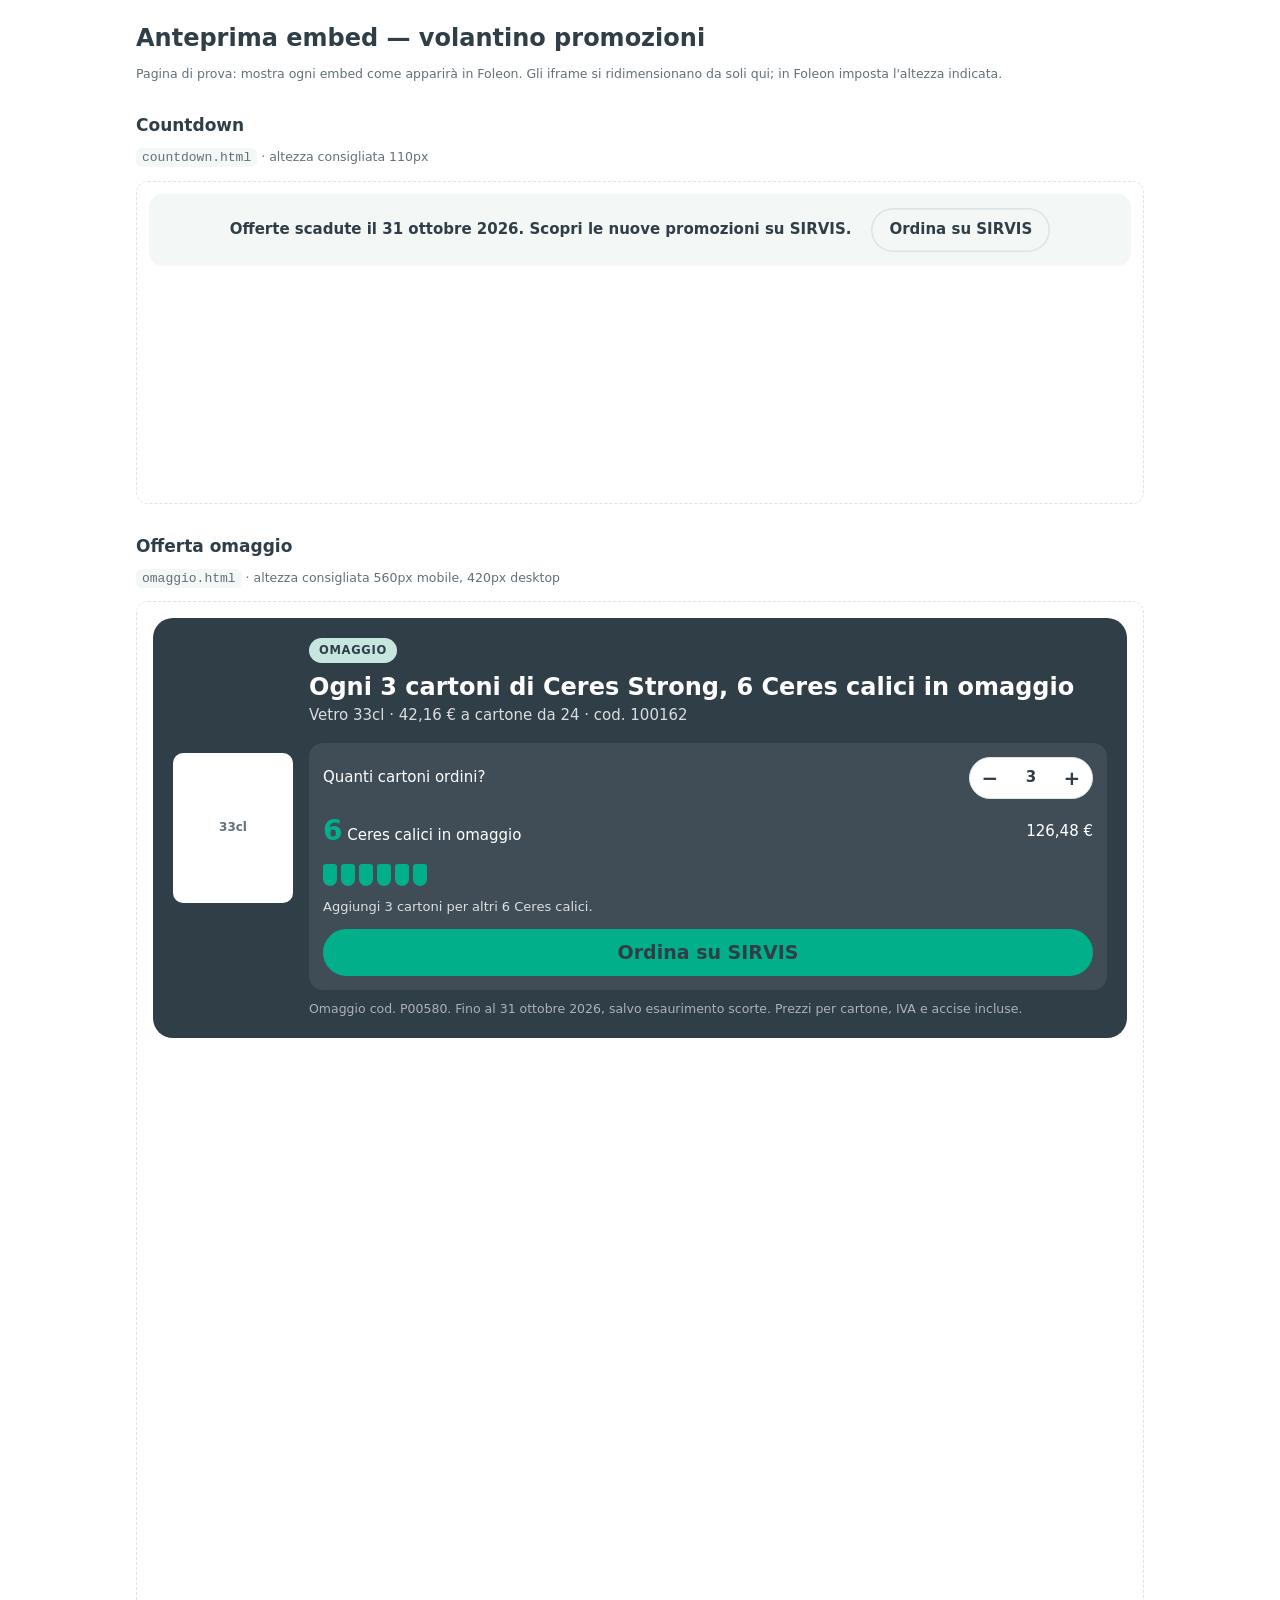
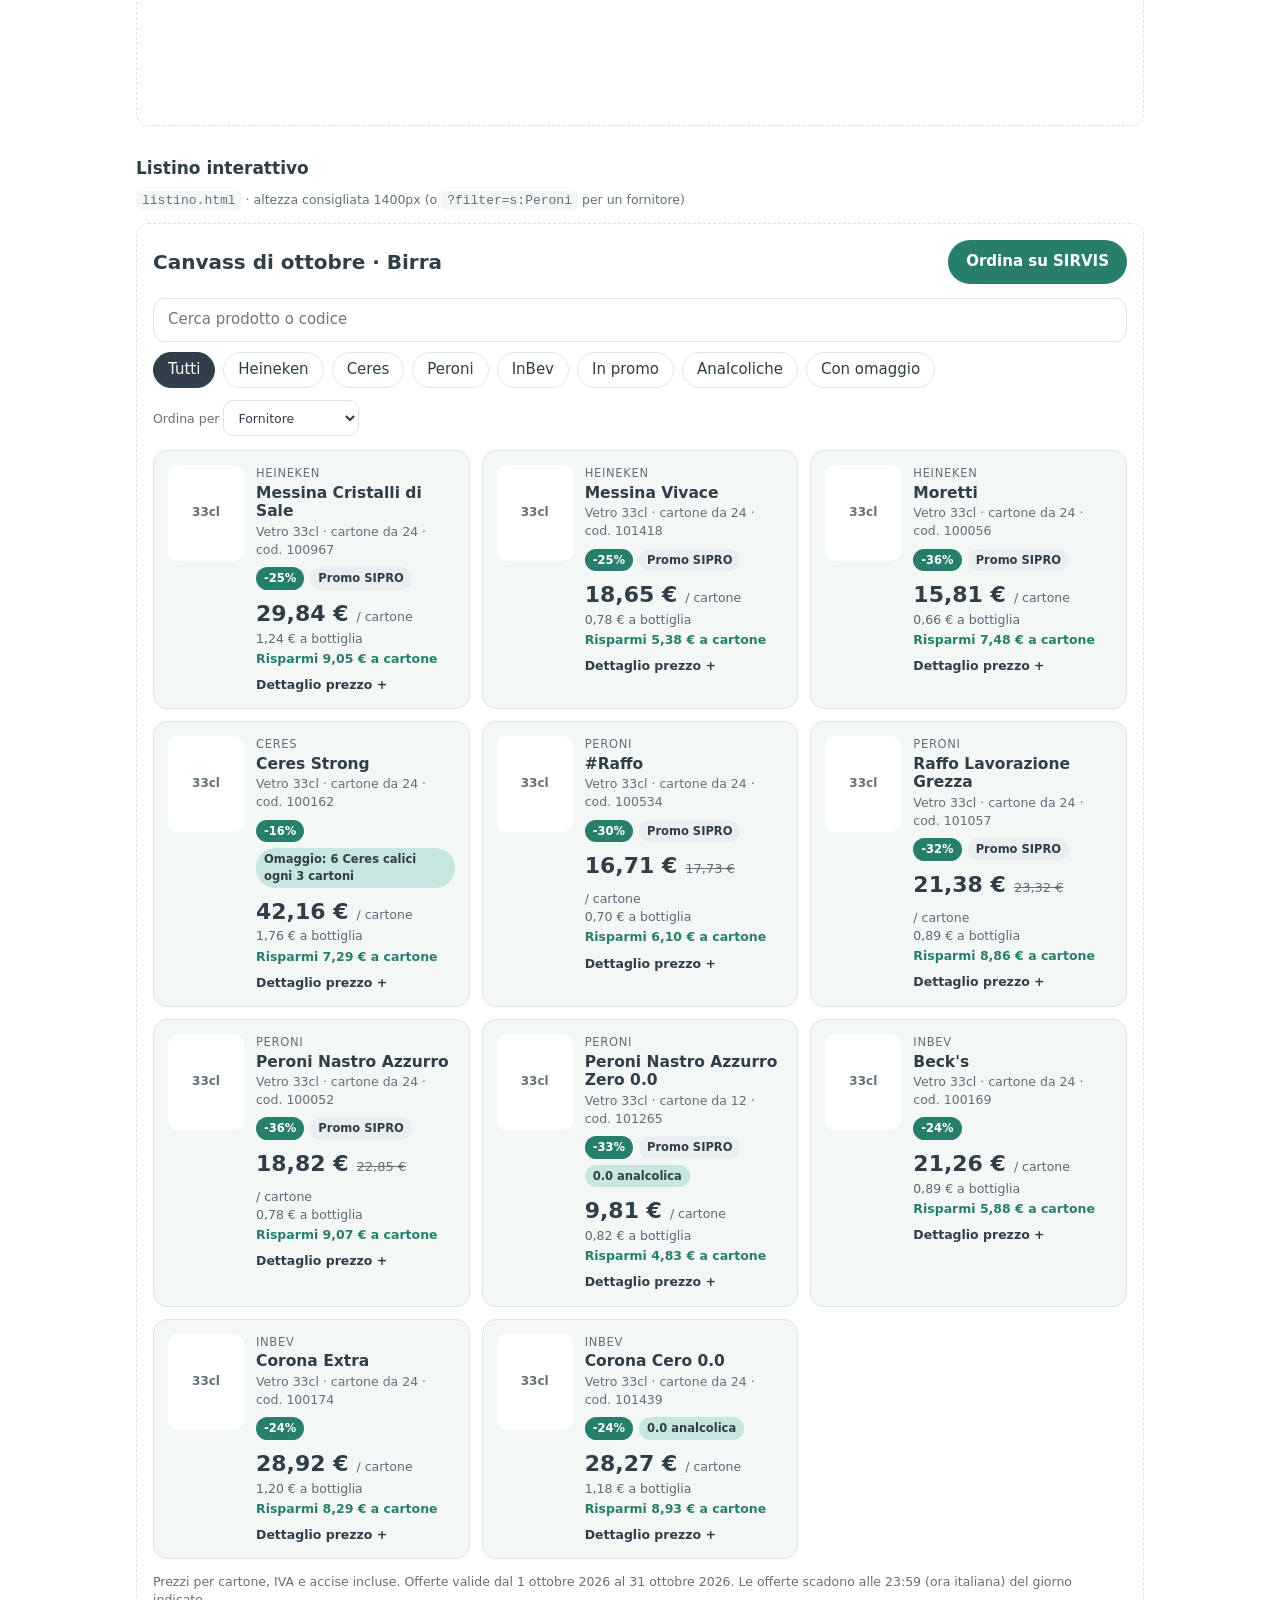
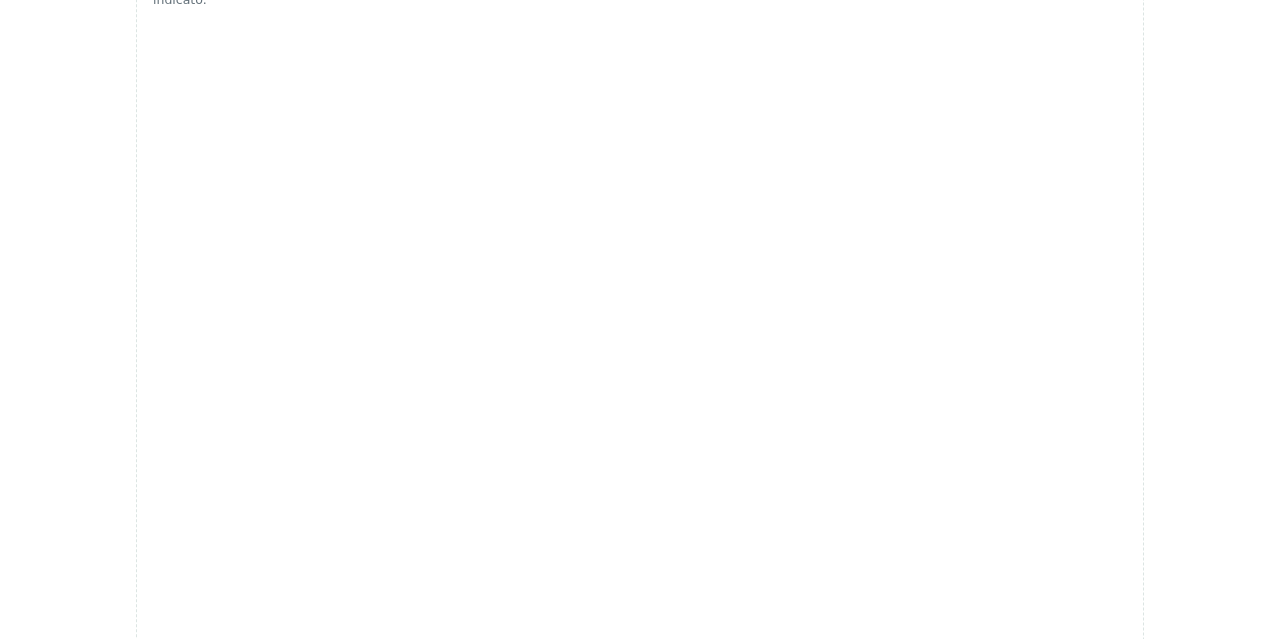
==== index.html @ 32599278 "Add files via upload" ====
<!doctype html>
<html lang="it">
<head>
<meta charset="utf-8">
<meta name="viewport" content="width=device-width, initial-scale=1">
<title>SIRVIS promo embeds — anteprima</title>
<meta name="robots" content="noindex">
<link rel="stylesheet" href="assets/promo.css">
<style>
  body { max-width: 1040px; margin: 0 auto; padding: 24px 16px 48px; }
  section { margin-top: 32px; }
  h1 { font-size: 24px; }
  h2 { font-size: 17px; margin-bottom: 4px; }
  code { background: var(--surface); padding: 2px 6px; border-radius: 6px; font-size: 13px; }
  iframe { width: 100%; border: 1px dashed var(--line); border-radius: 12px; margin-top: 8px; display: block; }
</style>
</head>
<body>
<h1>Anteprima embed — volantino promozioni</h1>
<p class="small">Pagina di prova: mostra ogni embed come apparirà in Foleon. Gli iframe si ridimensionano da soli qui; in Foleon imposta l'altezza indicata.</p>

<section><h2>Countdown</h2><p class="small"><code>countdown.html</code> · altezza consigliata 110px</p>
<iframe src="countdown.html" title="Countdown offerte" height="110"></iframe></section>

<section><h2>Offerta omaggio</h2><p class="small"><code>omaggio.html</code> · altezza consigliata 560px mobile, 420px desktop</p>
<iframe src="omaggio.html" title="Offerta omaggio" height="420"></iframe></section>

<section><h2>Listino interattivo</h2><p class="small"><code>listino.html</code> · altezza consigliata 1400px (o <code>?filter=s:Peroni</code> per un fornitore)</p>
<iframe src="listino.html" title="Listino promozioni" height="1400"></iframe></section>

<section><h2>Stima ordine</h2><p class="small"><code>stima-ordine.html</code> · altezza consigliata 1100px</p>
<iframe src="stima-ordine.html" title="Stima ordine" height="1100"></iframe></section>

<script>
  // Resize preview iframes from the height each embed posts.
  window.addEventListener('message', function (e) {
    if (!e.data || e.data.type !== 'sirvis-embed-height') return;
    document.querySelectorAll('iframe').forEach(function (f) { if (f.contentWindow === e.source) f.style.height = e.data.height + 'px'; });
  });
</script>
</body>
</html>
---- assets/promo.css ----
/* SIRVIS promo embeds — shared styles.
   Change the brand by editing the variables in :root. */
:root {
  /* SIRVIS brand colours (SIRVIS_Brand_Colours.docx) */
  --ink: #303E48;          /* SIRVIS Grey: headings, prices, dark blocks */
  --ink-2: #5B6A74;        /* body text, tint of SIRVIS Grey */
  --muted: #637079;        /* small print */
  --line: #DCE5E3;         /* borders */
  --bg: #ffffff;           /* page */
  --surface: #F3F7F6;      /* cards, tiles */
  --soft: #E9EEF0;         /* neutral badges */
  --accent: #02AF8B;       /* SIRVIS Green: brand highlights, large numbers, graphics */
  --tint: #C7E6E0;         /* SIRVIS Primary Disabled: light green bands and badges */
  --action: #277E6C;       /* SIRVIS Primary Hover: buttons and discount badges (white text passes AA) */
  --action-hover: #303E48; /* button hover */
  --on-action: #ffffff;    /* text on buttons */
  --good: #277E6C;         /* savings text */
  --radius: 14px;
  --font: "Inter", system-ui, -apple-system, "Segoe UI", Roboto, Arial, sans-serif;
}
* { box-sizing: border-box; }
html, body { margin: 0; background: var(--bg); color: var(--ink-2); font: 15px/1.45 var(--font); -webkit-font-smoothing: antialiased; }
html.bg-transparent, html.bg-transparent body { background: transparent; }
body { padding: 16px; }
h1, h2, h3 { color: var(--ink); margin: 0; line-height: 1.2; }
button, input, select { font: inherit; }
.num { font-variant-numeric: tabular-nums; }
.small { font-size: 12.5px; color: var(--muted); }
.error { padding: 16px; background: #fff3f0; border-radius: var(--radius); color: #9b2c1b; }

/* Buttons */
.btn { display: inline-flex; align-items: center; justify-content: center; gap: 8px; min-height: 44px; padding: 10px 18px; border-radius: 999px; border: 0; background: var(--action); color: var(--on-action); font-weight: 700; text-decoration: none; cursor: pointer; transition: background-color .15s; }
.btn:hover { background: var(--action-hover); }
@media (prefers-reduced-motion: reduce) { .btn { transition: none; } }
.btn:focus-visible, .chip:focus-visible, .step button:focus-visible, input:focus-visible, select:focus-visible { outline: 3px solid var(--ink); outline-offset: 2px; }
.btn.ghost:hover { background: var(--surface); }
.btn.ghost { background: transparent; color: var(--ink); box-shadow: inset 0 0 0 1.5px var(--line); }

/* Header row */
.bar { display: flex; flex-wrap: wrap; gap: 8px 12px; align-items: center; justify-content: space-between; margin-bottom: 14px; }
.bar h2 { font-size: 20px; }

/* Filters */
.tools { display: grid; gap: 10px; margin-bottom: 14px; }
.search { width: 100%; min-height: 44px; padding: 10px 14px; border-radius: 12px; border: 1.5px solid var(--line); background: var(--bg); color: var(--ink); }
.chips { display: flex; gap: 8px; overflow-x: auto; padding-bottom: 2px; scrollbar-width: none; }
.chips::-webkit-scrollbar { display: none; }
.chip { flex: none; min-height: 36px; padding: 6px 14px; border-radius: 999px; border: 1.5px solid var(--line); background: var(--bg); color: var(--ink); cursor: pointer; white-space: nowrap; }
.chip[aria-pressed="true"] { background: var(--ink); border-color: var(--ink); color: #fff; }
.sort { min-height: 36px; padding: 4px 10px; border-radius: 10px; border: 1.5px solid var(--line); background: var(--bg); color: var(--ink); }

/* Product cards */
.grid { display: grid; gap: 12px; grid-template-columns: 1fr; }
@media (min-width: 620px) { .grid { grid-template-columns: 1fr 1fr; } }
@media (min-width: 960px) { .grid { grid-template-columns: 1fr 1fr 1fr; } }
.card { display: grid; grid-template-columns: 76px 1fr; gap: 12px; padding: 14px; border-radius: var(--radius); background: var(--surface); border: 1px solid var(--line); }
.ph { position: relative; width: 76px; height: 96px; border-radius: 10px; background: #fff; display: grid; place-items: center; overflow: hidden; }
.ph img { position: absolute; inset: 6px; width: calc(100% - 12px); height: calc(100% - 12px); object-fit: contain; }
.ph span { font-size: 12px; font-weight: 700; color: var(--muted); }
.meta { min-width: 0; }
.supplier { font-size: 11.5px; letter-spacing: .06em; text-transform: uppercase; color: var(--muted); }
.name { font-size: 15.5px; font-weight: 700; color: var(--ink); margin: 2px 0 2px; }
.fmt { font-size: 12.5px; color: var(--muted); }
.badges { display: flex; flex-wrap: wrap; gap: 6px; margin: 8px 0; }
.badge { font-size: 11.5px; font-weight: 700; padding: 3px 8px; border-radius: 999px; background: var(--action); color: var(--on-action); }
.badge.soft { background: var(--soft); color: var(--ink); }
.badge.free, .badge.gift { background: var(--tint); color: var(--ink); }
.price { display: flex; align-items: baseline; gap: 8px; flex-wrap: wrap; }
.price strong { font-size: 22px; color: var(--ink); }
.price s { color: var(--muted); font-size: 13px; }
.per { font-size: 12.5px; color: var(--ink-2); }
.save { font-size: 12.5px; font-weight: 600; color: var(--good); margin-top: 2px; }
details.more { margin-top: 8px; font-size: 12.5px; }
details.more summary { cursor: pointer; color: var(--ink); font-weight: 600; list-style: none; }
details.more summary::-webkit-details-marker { display: none; }
details.more summary::after { content: " +"; }
details.more[open] summary::after { content: " –"; }
details.more dl { display: grid; grid-template-columns: auto 1fr; gap: 2px 12px; margin: 6px 0 0; }
details.more dt { color: var(--muted); }
details.more dd { margin: 0; color: var(--ink); text-align: right; }
.empty { padding: 24px; text-align: center; color: var(--muted); }

/* Steppers */
.step { display: inline-flex; align-items: center; border: 1.5px solid var(--line); border-radius: 999px; background: var(--bg); }
.step button { width: 40px; height: 40px; border: 0; background: none; color: var(--ink); font-size: 20px; font-weight: 700; cursor: pointer; border-radius: 999px; }
.step button:disabled { color: var(--line); cursor: default; }
.step input { width: 42px; border: 0; text-align: center; font-weight: 700; color: var(--ink); background: transparent; -moz-appearance: textfield; }
.step input::-webkit-outer-spin-button, .step input::-webkit-inner-spin-button { -webkit-appearance: none; margin: 0; }

/* Footer note */
.foot { margin-top: 14px; }
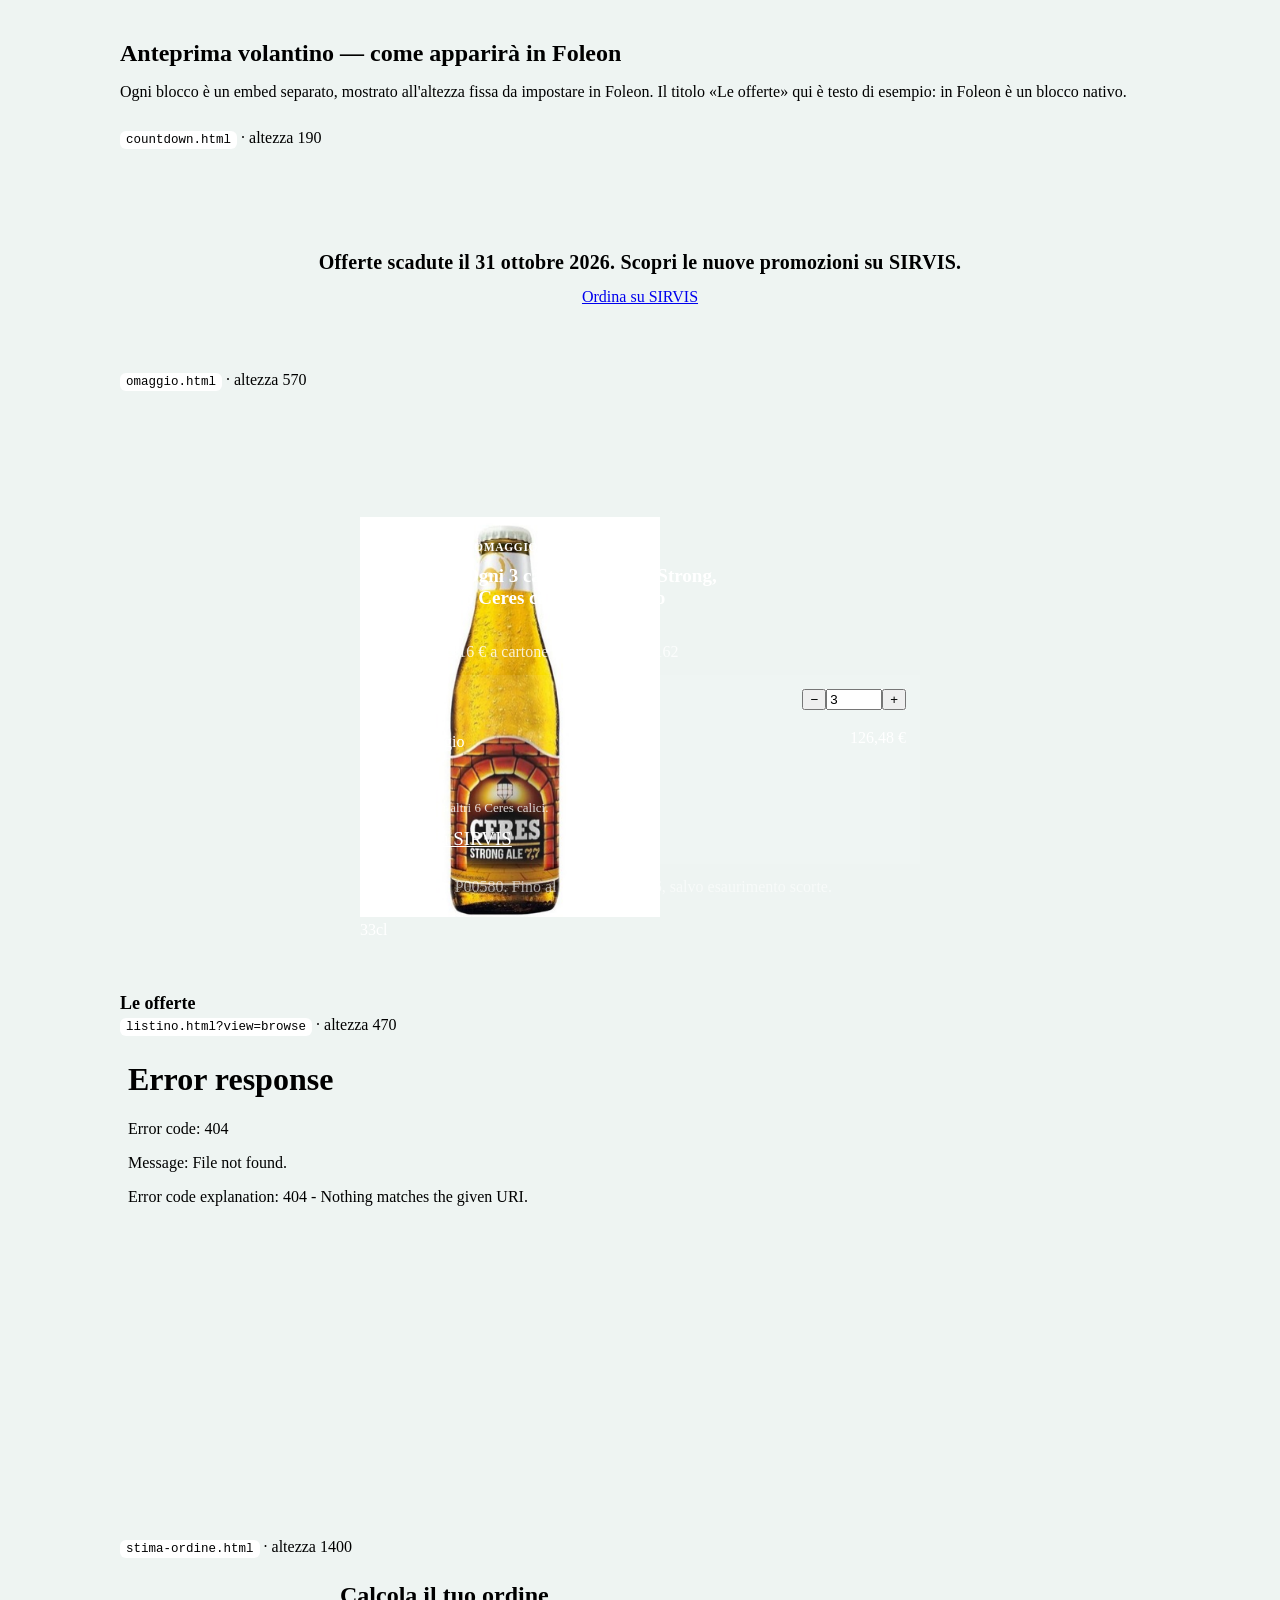
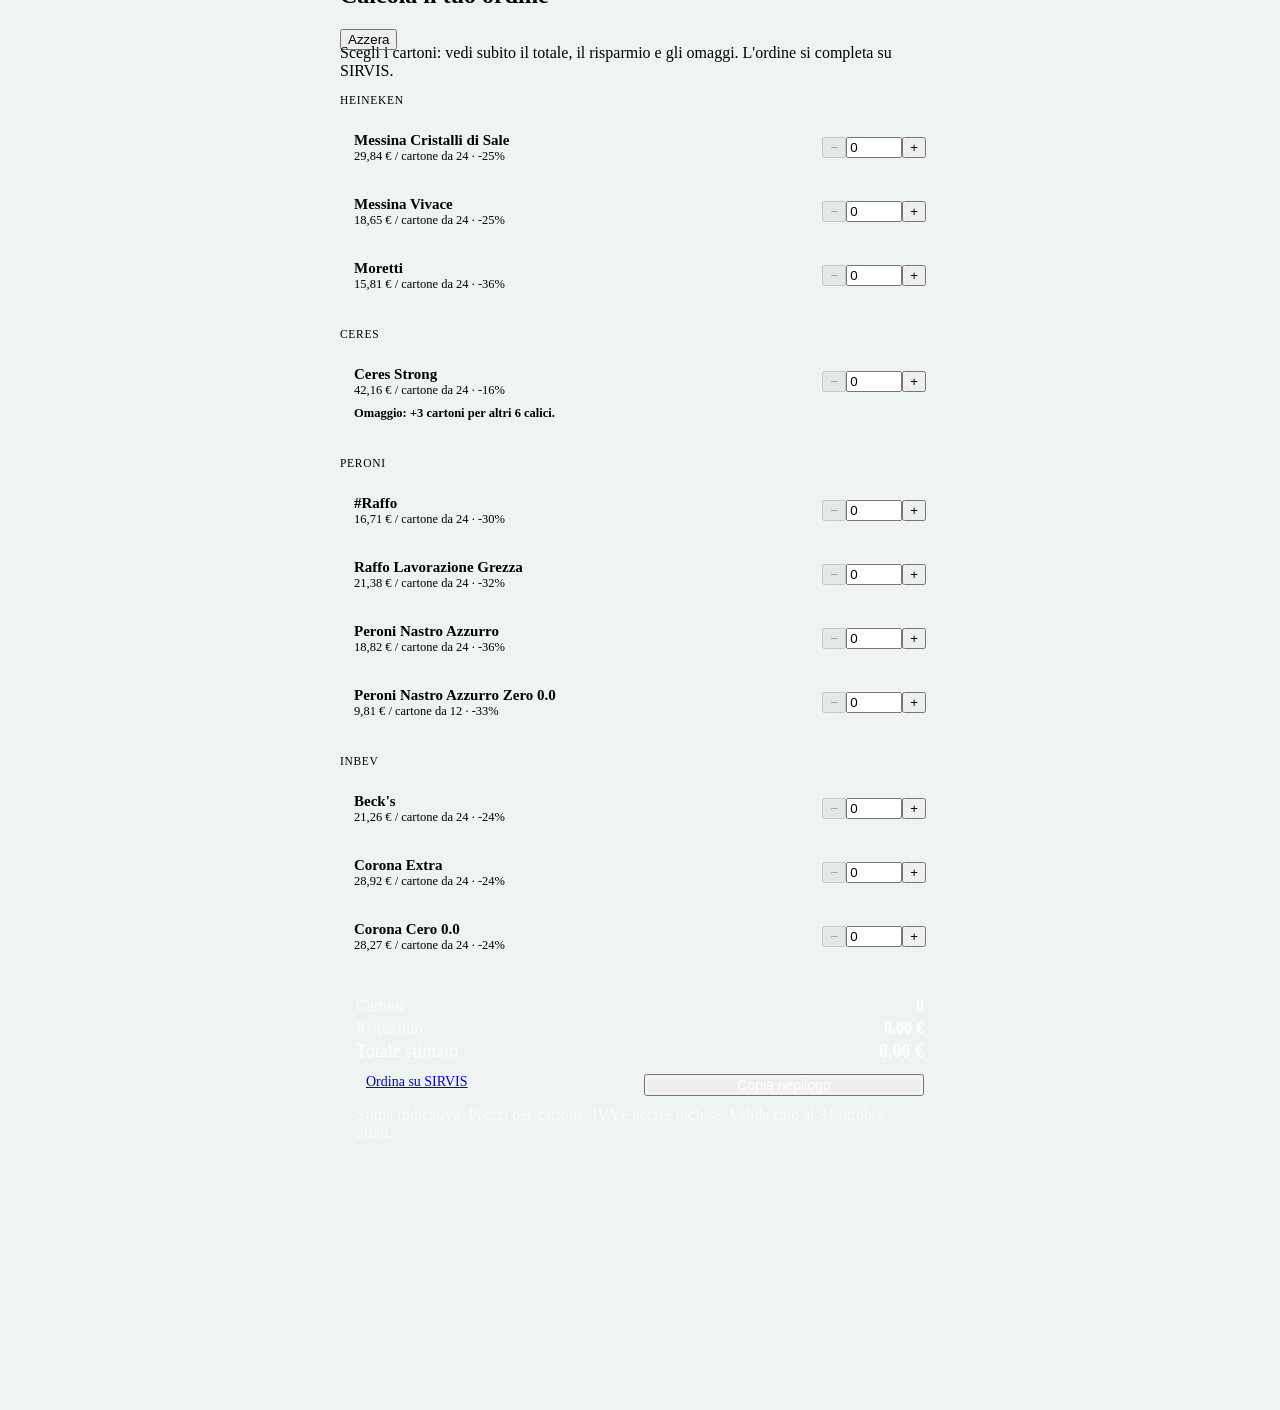
==== commit 5249ecc8: "Rename index (2).html to index.html" ====
--- a/index.html
+++ b/index.html
@@ -7,36 +7,31 @@
 <meta name="robots" content="noindex">
 <link rel="stylesheet" href="assets/promo.css">
 <style>
+  /* Mock Foleon page: tinted section, each embed at the fixed height to set in Foleon. */
+  html, body { background: #EEF4F2; }
   body { max-width: 1040px; margin: 0 auto; padding: 24px 16px 48px; }
-  section { margin-top: 32px; }
+  section { margin-top: 28px; }
   h1 { font-size: 24px; }
-  h2 { font-size: 17px; margin-bottom: 4px; }
-  code { background: var(--surface); padding: 2px 6px; border-radius: 6px; font-size: 13px; }
-  iframe { width: 100%; border: 1px dashed var(--line); border-radius: 12px; margin-top: 8px; display: block; }
+  h2 { font-size: 18px; margin: 0 0 2px; }
+  .meta { margin: 0 0 6px; }
+  code { background: #fff; padding: 2px 6px; border-radius: 6px; font-size: 12.5px; }
+  iframe { width: 100%; border: 0; display: block; }
 </style>
 </head>
 <body>
-<h1>Anteprima embed — volantino promozioni</h1>
-<p class="small">Pagina di prova: mostra ogni embed come apparirà in Foleon. Gli iframe si ridimensionano da soli qui; in Foleon imposta l'altezza indicata.</p>
+<h1>Anteprima volantino — come apparirà in Foleon</h1>
+<p class="small">Ogni blocco è un embed separato, mostrato all'altezza fissa da impostare in Foleon. Il titolo «Le offerte» qui è testo di esempio: in Foleon è un blocco nativo.</p>
 
-<section><h2>Countdown</h2><p class="small"><code>countdown.html</code> · altezza consigliata 110px</p>
-<iframe src="countdown.html" title="Countdown offerte" height="110"></iframe></section>
+<section><p class="small meta"><code>countdown.html</code> · altezza 190</p>
+<iframe src="countdown.html" title="Countdown offerte" height="190"></iframe></section>
 
-<section><h2>Offerta omaggio</h2><p class="small"><code>omaggio.html</code> · altezza consigliata 560px mobile, 420px desktop</p>
-<iframe src="omaggio.html" title="Offerta omaggio" height="420"></iframe></section>
+<section><p class="small meta"><code>omaggio.html</code> · altezza 570</p>
+<iframe src="omaggio.html" title="Offerta omaggio" height="570"></iframe></section>
 
-<section><h2>Listino interattivo</h2><p class="small"><code>listino.html</code> · altezza consigliata 1400px (o <code>?filter=s:Peroni</code> per un fornitore)</p>
-<iframe src="listino.html" title="Listino promozioni" height="1400"></iframe></section>
+<section><h2>Le offerte</h2><p class="small meta"><code>listino.html?view=browse</code> · altezza 470</p>
+<iframe src="listino.html?view=browse" title="Listino promozioni" height="470"></iframe></section>
 
-<section><h2>Stima ordine</h2><p class="small"><code>stima-ordine.html</code> · altezza consigliata 1100px</p>
-<iframe src="stima-ordine.html" title="Stima ordine" height="1100"></iframe></section>
-
-<script>
-  // Resize preview iframes from the height each embed posts.
-  window.addEventListener('message', function (e) {
-    if (!e.data || e.data.type !== 'sirvis-embed-height') return;
-    document.querySelectorAll('iframe').forEach(function (f) { if (f.contentWindow === e.source) f.style.height = e.data.height + 'px'; });
-  });
-</script>
+<section><p class="small meta"><code>stima-ordine.html</code> · altezza 1400</p>
+<iframe src="stima-ordine.html" title="Stima ordine" height="1400"></iframe></section>
 </body>
 </html>
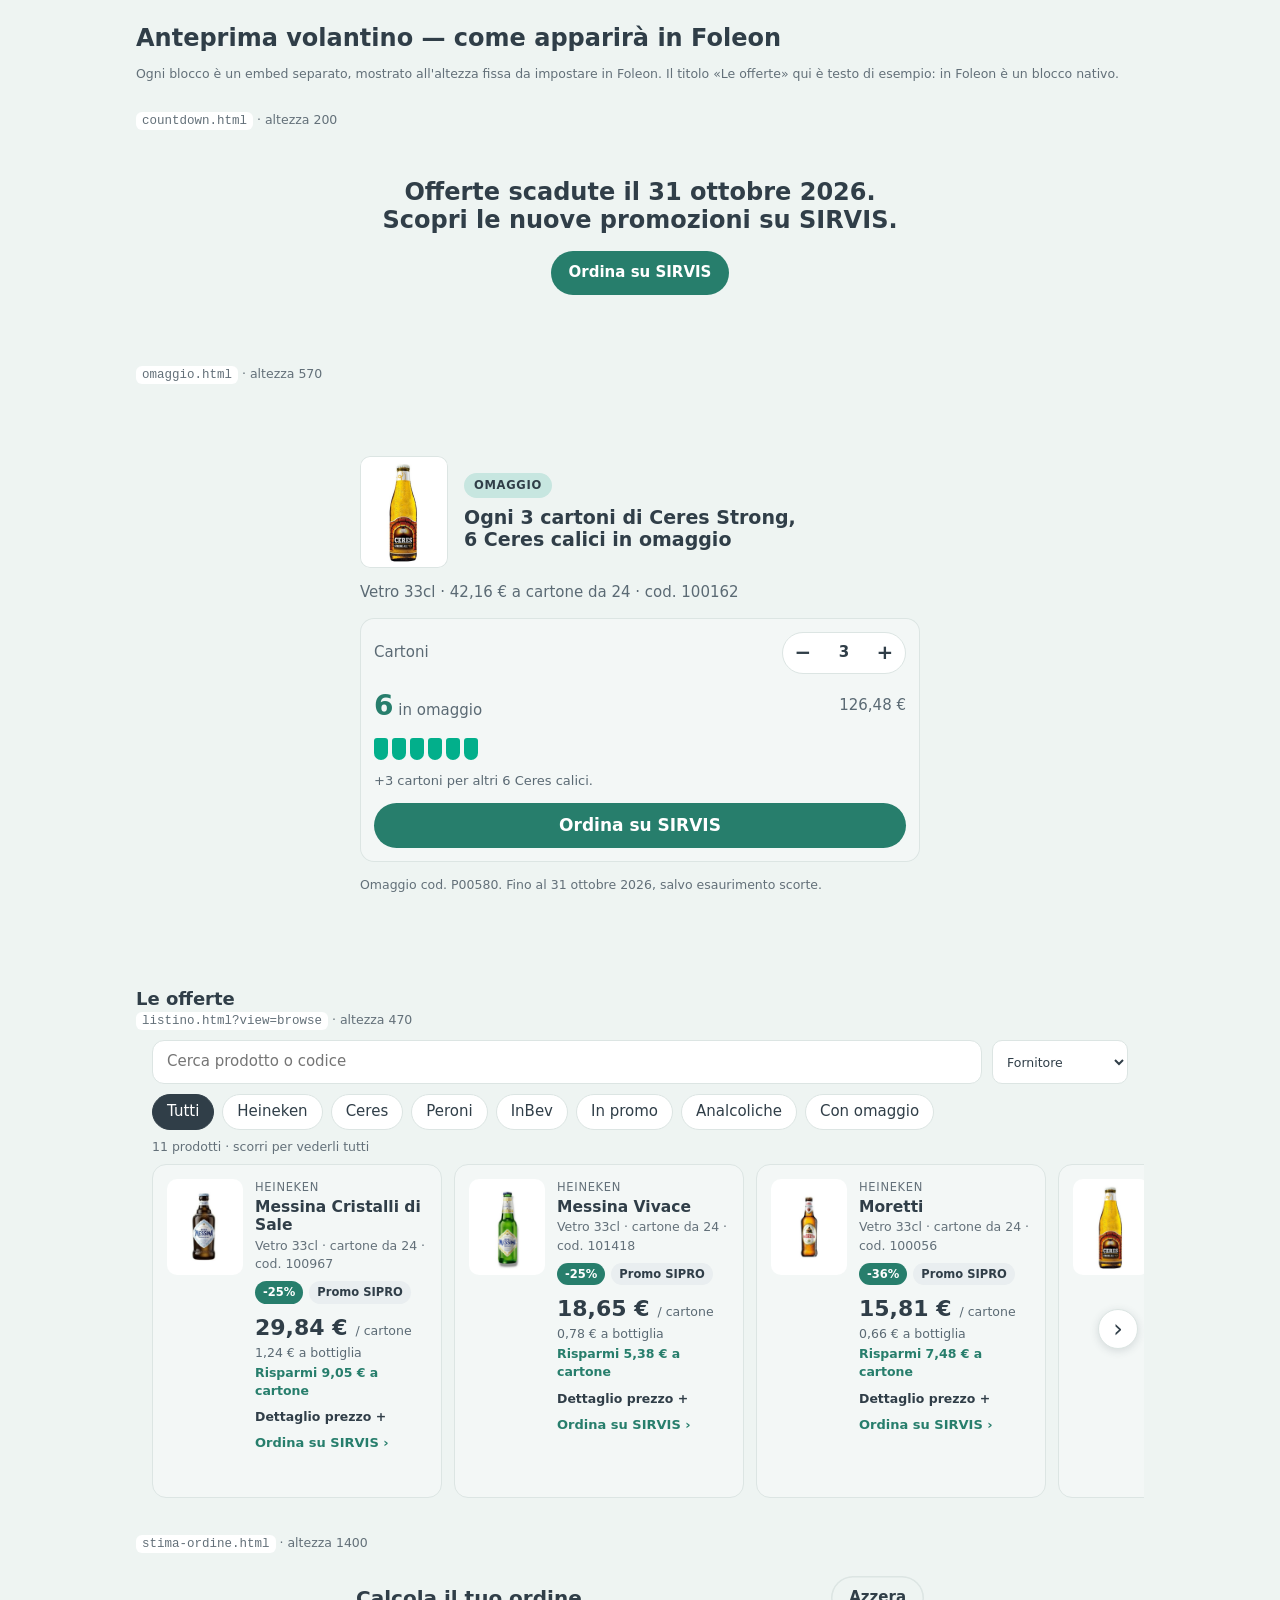
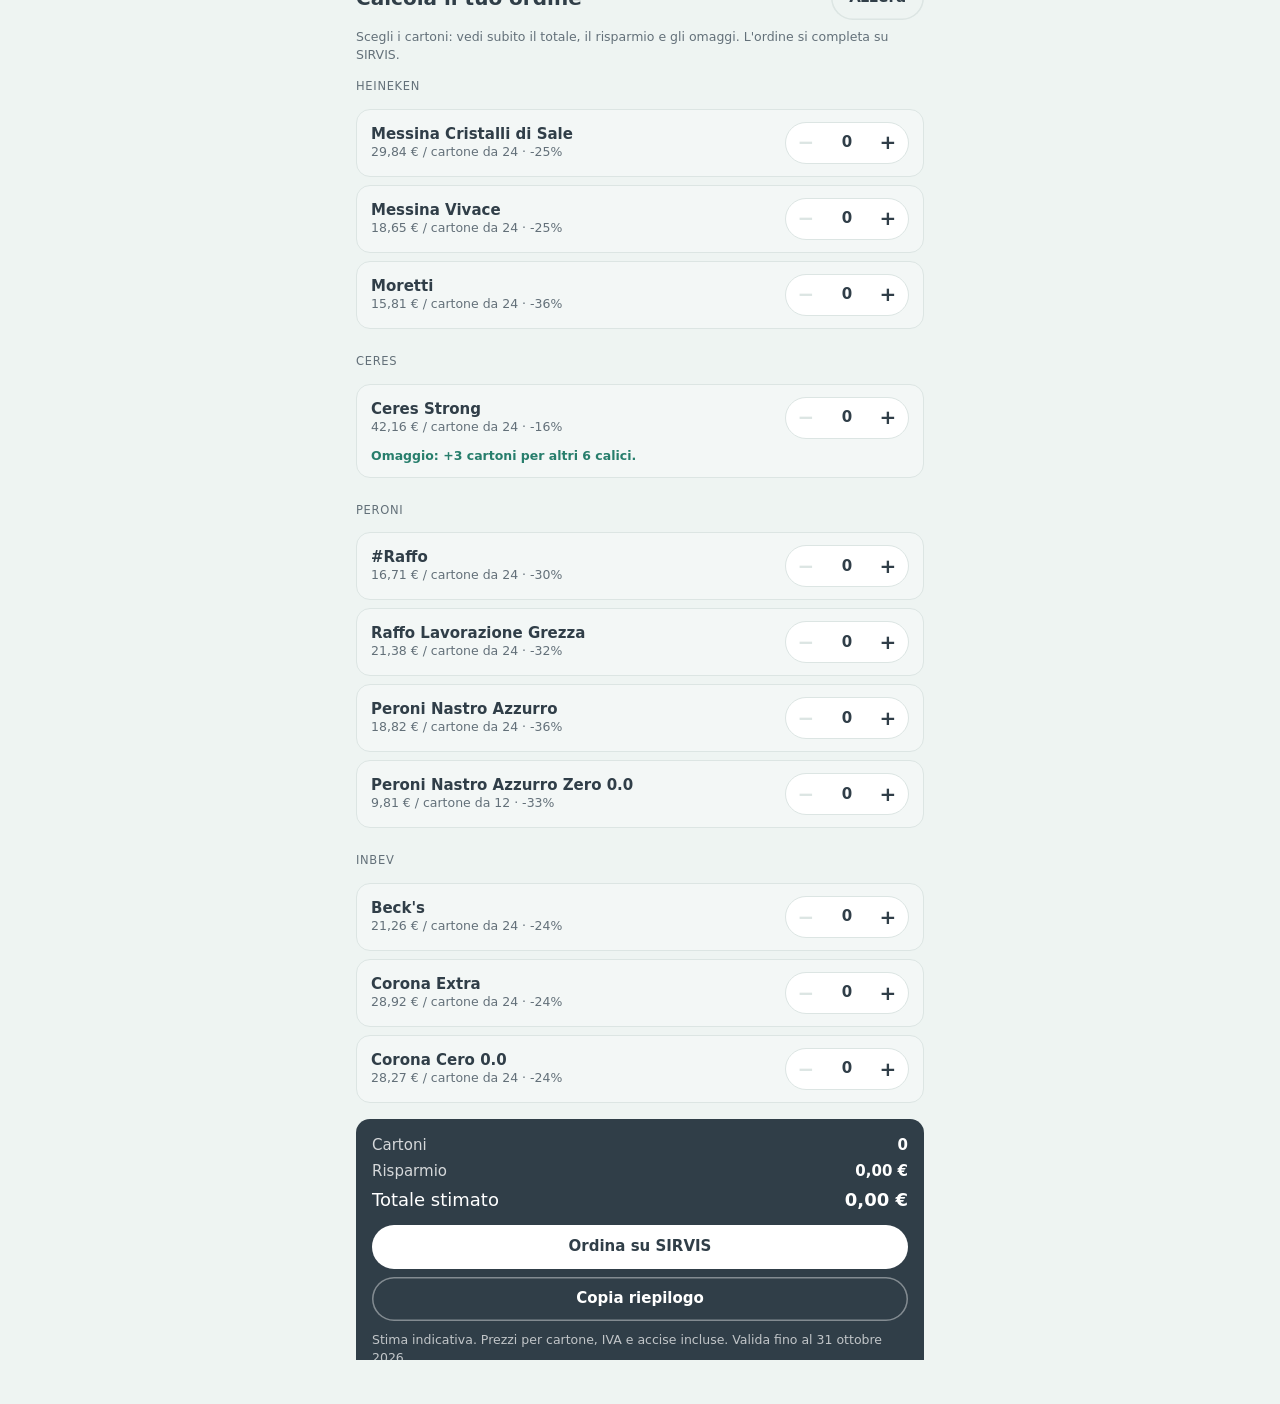
==== commit 728fbba0: "Add files via upload" ====
--- a/index.html
+++ b/index.html
@@ -22,8 +22,8 @@
 <h1>Anteprima volantino — come apparirà in Foleon</h1>
 <p class="small">Ogni blocco è un embed separato, mostrato all'altezza fissa da impostare in Foleon. Il titolo «Le offerte» qui è testo di esempio: in Foleon è un blocco nativo.</p>
 
-<section><p class="small meta"><code>countdown.html</code> · altezza 190</p>
-<iframe src="countdown.html" title="Countdown offerte" height="190"></iframe></section>
+<section><p class="small meta"><code>countdown.html</code> · altezza 200</p>
+<iframe src="countdown.html?theme=light" title="Countdown offerte" height="200"></iframe></section>
 
 <section><p class="small meta"><code>omaggio.html</code> · altezza 570</p>
 <iframe src="omaggio.html" title="Offerta omaggio" height="570"></iframe></section>
--- a/assets/promo.css
+++ b/assets/promo.css
@@ -0,0 +1,136 @@
+/* SIRVIS promo embeds — shared styles.
+   Change the brand by editing the variables in :root. */
+:root {
+  /* SIRVIS brand colours (SIRVIS_Brand_Colours.docx) */
+  --ink: #303E48;          /* SIRVIS Grey: headings, prices, dark blocks */
+  --ink-2: #5B6A74;        /* body text, tint of SIRVIS Grey */
+  --muted: #637079;        /* small print */
+  --line: #DCE5E3;         /* borders */
+  --bg: #ffffff;           /* page */
+  --surface: #F3F7F6;      /* cards, tiles */
+  --soft: #E9EEF0;         /* neutral badges */
+  --accent: #02AF8B;       /* SIRVIS Green: brand highlights, large numbers, graphics */
+  --tint: #C7E6E0;         /* SIRVIS Primary Disabled: light green bands and badges */
+  --action: #277E6C;       /* SIRVIS Primary Hover: buttons and discount badges (white text passes AA) */
+  --action-hover: #303E48; /* button hover */
+  --on-action: #ffffff;    /* text on buttons */
+  --good: #277E6C;         /* savings text */
+  --radius: 14px;
+  --font: "Inter", system-ui, -apple-system, "Segoe UI", Roboto, Arial, sans-serif;
+}
+* { box-sizing: border-box; }
+[hidden] { display: none !important; }
+html, body { margin: 0; background: transparent; color: var(--ink-2); font: 15px/1.45 var(--font); -webkit-font-smoothing: antialiased; }
+body { padding: 16px; }
+h1, h2, h3 { color: var(--ink); margin: 0; line-height: 1.2; }
+button, input, select { font: inherit; }
+.num { font-variant-numeric: tabular-nums; }
+.small { font-size: 12.5px; color: var(--muted); }
+.error { padding: 16px; background: #fff3f0; border-radius: var(--radius); color: #9b2c1b; }
+
+/* Buttons */
+.btn { display: inline-flex; align-items: center; justify-content: center; gap: 8px; min-height: 44px; padding: 10px 18px; border-radius: 999px; border: 0; background: var(--action); color: var(--on-action); font-weight: 700; text-decoration: none; cursor: pointer; transition: background-color .15s; }
+.btn:hover { background: var(--action-hover); }
+@media (prefers-reduced-motion: reduce) { .btn { transition: none; } }
+.btn:focus-visible, .chip:focus-visible, .step button:focus-visible, input:focus-visible, select:focus-visible { outline: 3px solid var(--ink); outline-offset: 2px; }
+.btn.ghost:hover { background: var(--surface); }
+.btn.ghost { background: transparent; color: var(--ink); box-shadow: inset 0 0 0 1.5px var(--line); }
+
+/* Header row */
+.bar { display: flex; flex-wrap: wrap; gap: 8px 12px; align-items: center; justify-content: space-between; margin-bottom: 14px; }
+.bar h2 { font-size: 20px; }
+
+/* Filters */
+.tools { display: grid; gap: 10px; margin-bottom: 14px; }
+.search { width: 100%; min-height: 44px; padding: 10px 14px; border-radius: 12px; border: 1.5px solid var(--line); background: var(--bg); color: var(--ink); }
+.chips { display: flex; gap: 8px; overflow-x: auto; padding-bottom: 2px; scrollbar-width: none; }
+.chips::-webkit-scrollbar { display: none; }
+.chip { flex: none; min-height: 36px; padding: 6px 14px; border-radius: 999px; border: 1.5px solid var(--line); background: var(--bg); color: var(--ink); cursor: pointer; white-space: nowrap; }
+.chip[aria-pressed="true"] { background: var(--ink); border-color: var(--ink); color: #fff; }
+.sort { min-height: 36px; padding: 4px 10px; border-radius: 10px; border: 1.5px solid var(--line); background: var(--bg); color: var(--ink); }
+
+/* Product cards */
+.grid { display: grid; gap: 12px; grid-template-columns: 1fr; }
+@media (min-width: 620px) { .grid { grid-template-columns: 1fr 1fr; } }
+@media (min-width: 960px) { .grid { grid-template-columns: 1fr 1fr 1fr; } }
+.card { display: grid; grid-template-columns: 76px 1fr; gap: 12px; padding: 14px; border-radius: var(--radius); background: var(--surface); border: 1px solid var(--line); }
+.ph { position: relative; width: 76px; height: 96px; border-radius: 10px; background: #fff; display: grid; place-items: center; overflow: hidden; }
+.ph img { position: absolute; inset: 6px; width: calc(100% - 12px); height: calc(100% - 12px); object-fit: contain; }
+.ph span { font-size: 12px; font-weight: 700; color: var(--muted); }
+.meta { min-width: 0; }
+.supplier { font-size: 11.5px; letter-spacing: .06em; text-transform: uppercase; color: var(--muted); }
+.name { font-size: 15.5px; font-weight: 700; color: var(--ink); margin: 2px 0 2px; }
+.fmt { font-size: 12.5px; color: var(--muted); }
+.badges { display: flex; flex-wrap: wrap; gap: 6px; margin: 8px 0; }
+.badge { font-size: 11.5px; font-weight: 700; padding: 3px 8px; border-radius: 999px; background: var(--action); color: var(--on-action); }
+.badge.soft { background: var(--soft); color: var(--ink); }
+.badge.free, .badge.gift { background: var(--tint); color: var(--ink); }
+.price { display: flex; align-items: baseline; gap: 8px; flex-wrap: wrap; }
+.price strong { font-size: 22px; color: var(--ink); }
+.price s { color: var(--muted); font-size: 13px; }
+.per { font-size: 12.5px; color: var(--ink-2); }
+.save { font-size: 12.5px; font-weight: 600; color: var(--good); margin-top: 2px; }
+details.more { margin-top: 8px; font-size: 12.5px; }
+details.more summary { cursor: pointer; color: var(--ink); font-weight: 600; list-style: none; }
+details.more summary::-webkit-details-marker { display: none; }
+details.more summary::after { content: " +"; }
+details.more[open] summary::after { content: " –"; }
+details.more dl { display: grid; grid-template-columns: auto 1fr; gap: 2px 12px; margin: 6px 0 0; }
+details.more dt { color: var(--muted); }
+details.more dd { margin: 0; color: var(--ink); text-align: right; }
+.empty { padding: 24px; text-align: center; color: var(--muted); }
+
+/* Steppers */
+.step { display: inline-flex; align-items: center; border: 1.5px solid var(--line); border-radius: 999px; background: var(--bg); }
+.step button { width: 40px; height: 40px; border: 0; background: none; color: var(--ink); font-size: 20px; font-weight: 700; cursor: pointer; border-radius: 999px; }
+.step button:disabled { color: var(--line); cursor: default; }
+.step input { width: 42px; border: 0; text-align: center; font-weight: 700; color: var(--ink); background: transparent; -moz-appearance: textfield; }
+.step input::-webkit-outer-spin-button, .step input::-webkit-inner-spin-button { -webkit-appearance: none; margin: 0; }
+
+/* Footer note */
+.foot { margin-top: 14px; }
+
+/* Row mode (listino.html?view=section): one swipeable row of fixed-width cards,
+   so the embed height is the same on every screen. */
+.rail { position: relative; }
+.row-mode body { padding: 4px 0; }
+.row-mode .grid { display: flex; gap: 12px; overflow-x: auto; scroll-snap-type: x mandatory; padding: 2px 16px 10px; scroll-padding-inline: 16px; scrollbar-width: thin; }
+.row-mode .card { flex: 0 0 290px; min-height: 318px; scroll-snap-align: start; position: relative; }
+.row-mode details.more[open] dl { position: absolute; left: 10px; right: 10px; bottom: 40px; padding: 10px 12px; background: var(--bg); border: 1px solid var(--line); border-radius: 10px; box-shadow: 0 6px 18px rgba(48, 62, 72, .14); }
+.nav { position: absolute; top: calc(50% - 26px); z-index: 2; width: 40px; height: 40px; border-radius: 999px; border: 1px solid var(--line); background: var(--bg); color: var(--ink); font-size: 24px; line-height: 1; cursor: pointer; box-shadow: 0 2px 8px rgba(48, 62, 72, .15); }
+.nav:hover { background: var(--surface); }
+.nav.prev { left: 6px; } .nav.next { right: 6px; }
+.nav:focus-visible { outline: 3px solid var(--ink); outline-offset: 2px; }
+@media (hover: none) { .nav { display: none; } }
+
+/* Order link on each product card */
+.card-cta { display: inline-block; margin-top: 8px; font-size: 13px; font-weight: 700; color: var(--action); text-decoration: none; }
+.card-cta:hover { text-decoration: underline; }
+.card-cta:focus-visible { outline: 3px solid var(--ink); outline-offset: 2px; border-radius: 4px; }
+
+/* Browse mode (listino.html?view=browse): search + sort on one line, chips on one line,
+   results in one swipeable row, so the embed height never changes. */
+.browse-mode .tools { grid-template-columns: 1fr auto; padding: 0 16px; margin-bottom: 6px; }
+.browse-mode .search { grid-column: 1; grid-row: 1; }
+.browse-mode .sortlbl { grid-column: 2; grid-row: 1; align-self: center; }
+.browse-mode .sorttxt { position: absolute; width: 1px; height: 1px; overflow: hidden; clip: rect(0 0 0 0); white-space: nowrap; }
+.browse-mode .sort { min-height: 44px; }
+.browse-mode .chips { grid-column: 1 / -1; grid-row: 2; }
+.browse-mode .count { margin: 0 16px 6px; min-height: 1.45em; }
+.row-mode .empty { flex: 1 0 100%; display: grid; place-items: center; min-height: 318px; margin: 0; border: 1px dashed var(--line); border-radius: var(--radius); }
+
+/* Cards and rows carry their own text colour, so they read the same on any page colour. */
+.card, .row { color: var(--ink-2); }
+
+/* Dark or coloured page (?theme=dark): loose text turns white; cards, inputs and steppers keep their light fills. */
+.on-dark body { color: rgba(255, 255, 255, .88); }
+.on-dark .bar h2, .on-dark h2:not(.card h2) { color: #fff; }
+.on-dark .small, .on-dark .group, .on-dark .count { color: rgba(255, 255, 255, .8); }
+.on-dark .chip { background: rgba(255, 255, 255, .12); border-color: rgba(255, 255, 255, .4); color: #fff; }
+.on-dark .chip[aria-pressed="true"] { background: #fff; border-color: #fff; color: var(--ink); }
+.on-dark .btn { background: #fff; color: var(--ink); }
+.on-dark .btn:hover { background: var(--tint); }
+.on-dark .btn.ghost { background: transparent; color: #fff; box-shadow: inset 0 0 0 1.5px rgba(255, 255, 255, .6); }
+.on-dark .btn.ghost:hover { background: rgba(255, 255, 255, .12); }
+.on-dark .empty { color: #fff; border-color: rgba(255, 255, 255, .4); }
+.on-dark :focus-visible { outline-color: #fff !important; }
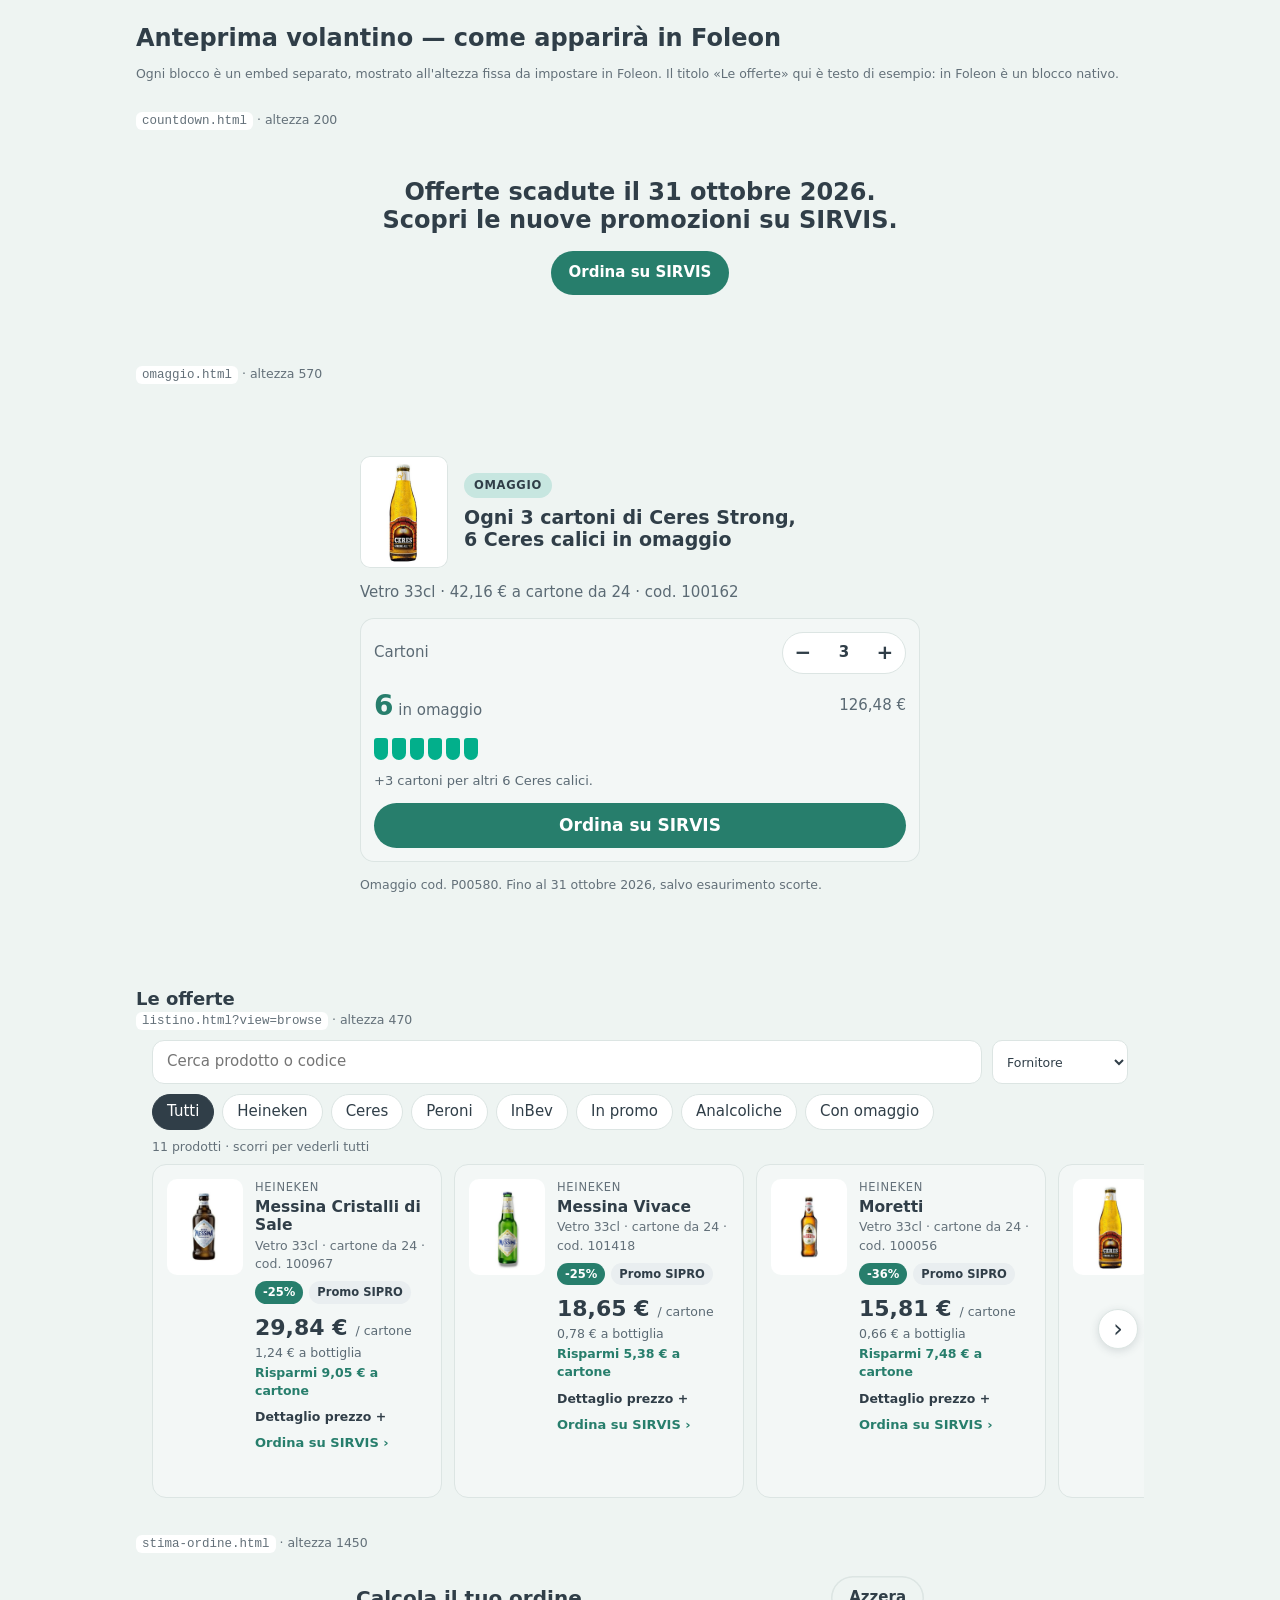
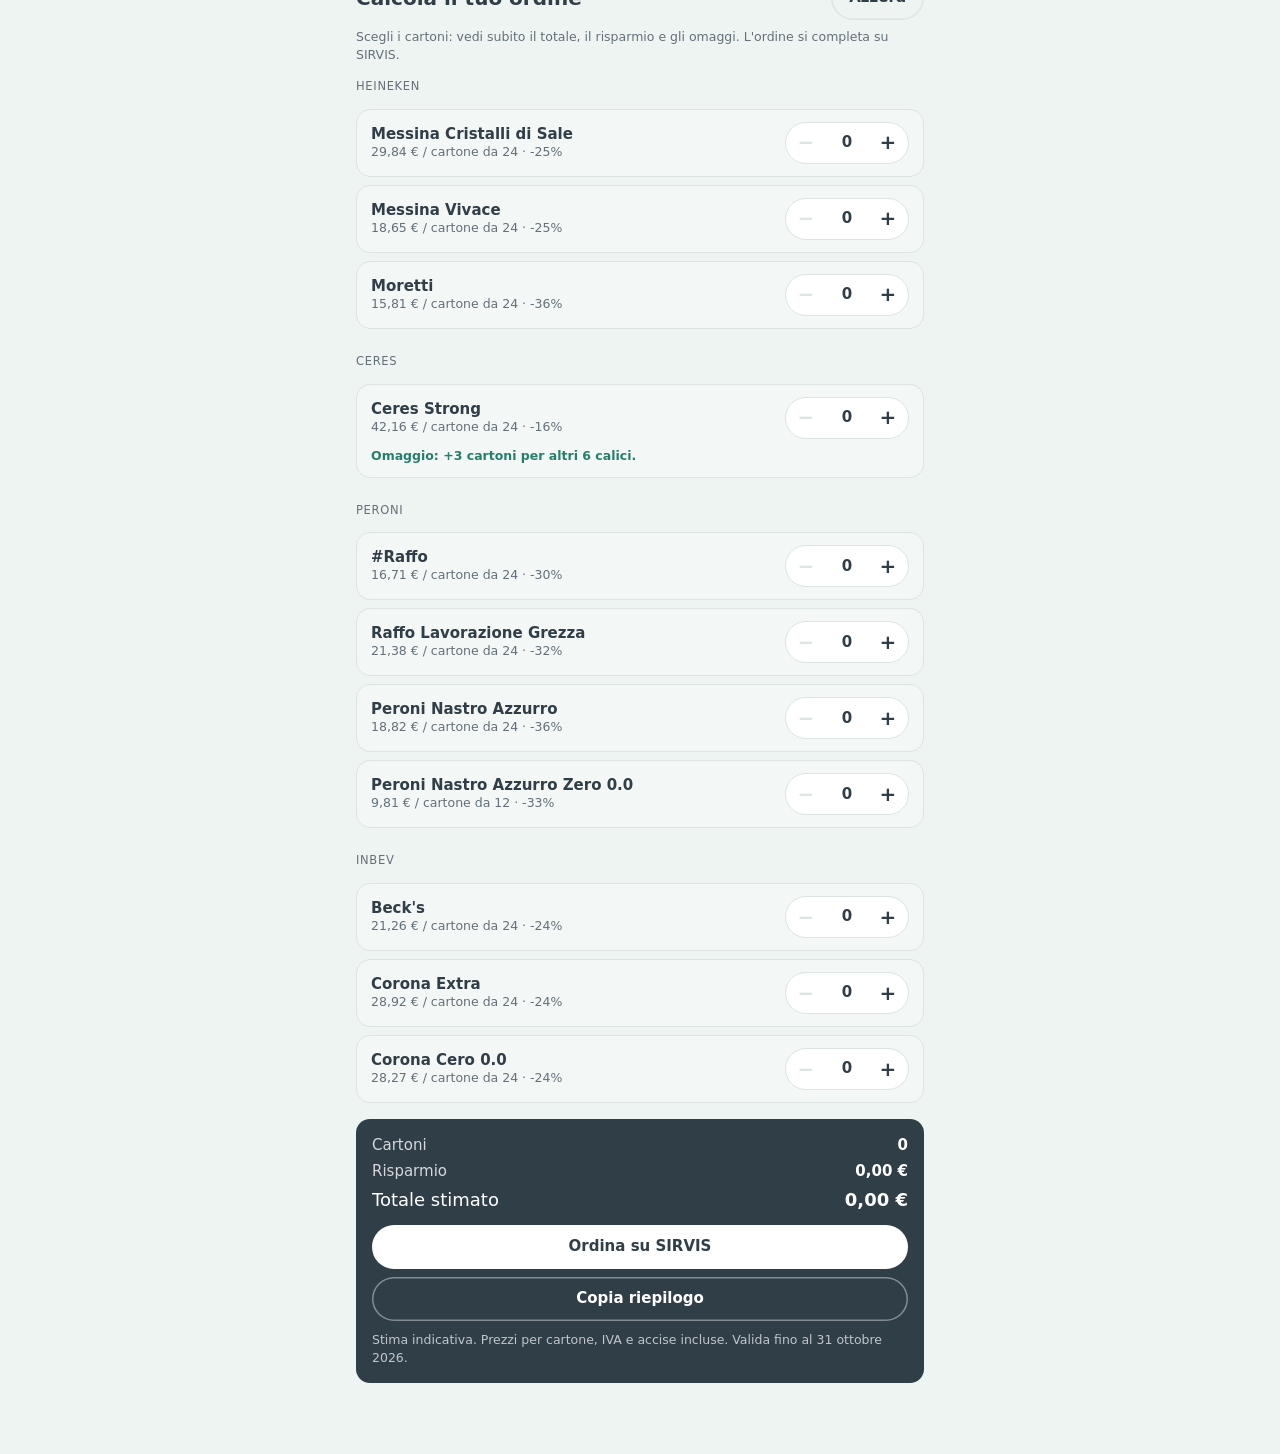
==== commit 4451cd21: "Add files via upload" ====
--- a/index.html
+++ b/index.html
@@ -26,12 +26,12 @@
 <iframe src="countdown.html?theme=light" title="Countdown offerte" height="200"></iframe></section>
 
 <section><p class="small meta"><code>omaggio.html</code> · altezza 570</p>
-<iframe src="omaggio.html" title="Offerta omaggio" height="570"></iframe></section>
+<iframe src="omaggio.html?theme=light" title="Offerta omaggio" height="570"></iframe></section>
 
 <section><h2>Le offerte</h2><p class="small meta"><code>listino.html?view=browse</code> · altezza 470</p>
-<iframe src="listino.html?view=browse" title="Listino promozioni" height="470"></iframe></section>
+<iframe src="listino.html?view=browse&amp;theme=light" title="Listino promozioni" height="470"></iframe></section>
 
-<section><p class="small meta"><code>stima-ordine.html</code> · altezza 1400</p>
-<iframe src="stima-ordine.html" title="Stima ordine" height="1400"></iframe></section>
+<section><p class="small meta"><code>stima-ordine.html</code> · altezza 1450</p>
+<iframe src="stima-ordine.html?theme=light" title="Stima ordine" height="1450"></iframe></section>
 </body>
 </html>
